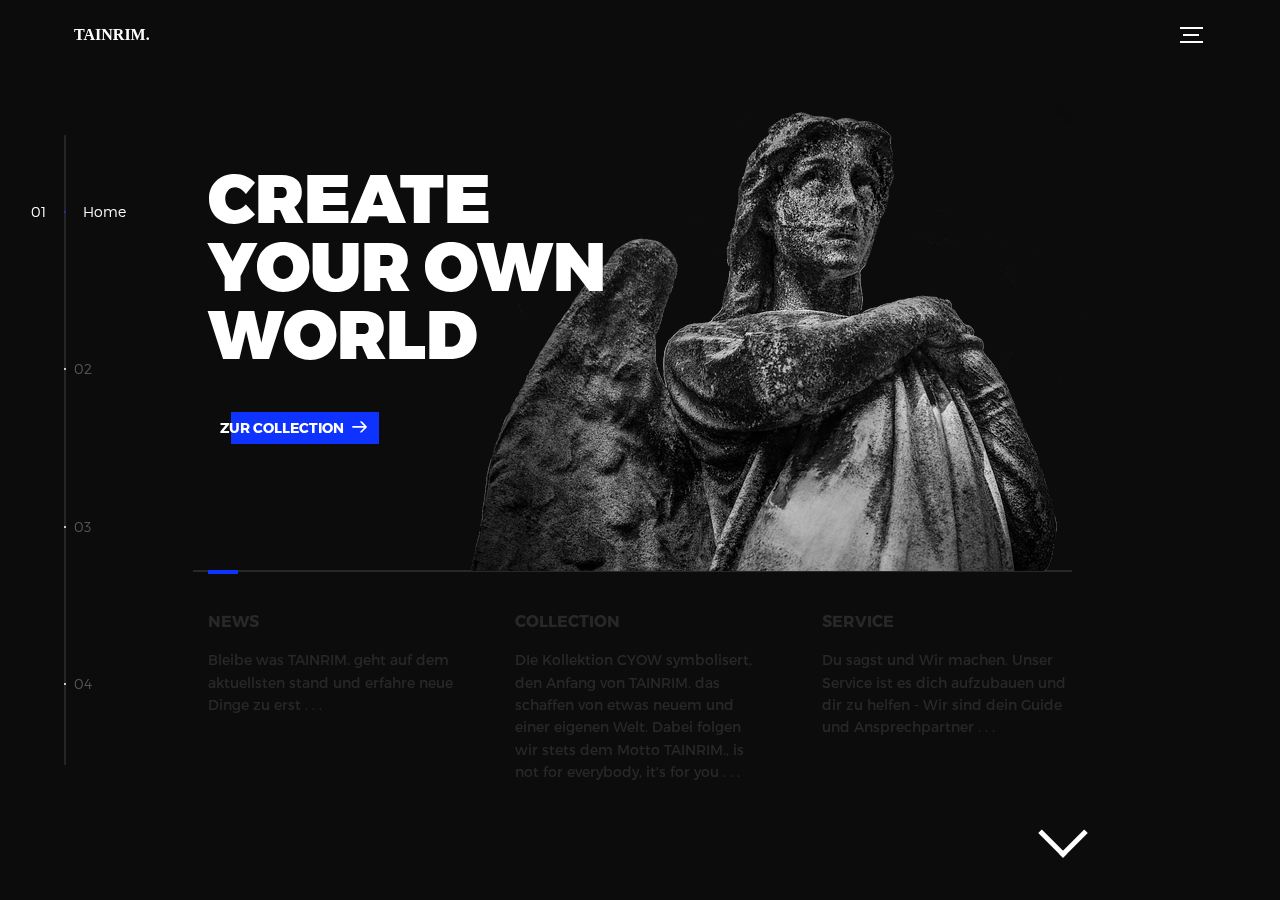
==== index.html @ 62f6ae92 "Add files via upload" ====
<!DOCTYPE html>
<html lang="en">
<head>
  <title>TAINRIM.</title>
  <meta charset="utf-8">
  <meta name="viewport" content="width=device-width, initial-scale=1">
  <meta http-equiv="X-UA-Compatible" content="IE=edge">
  <meta name="description" content="HTML5 website template">
  <meta name="keywords" content="global, template, html, sass, jquery">
  <meta name="author" content="Bucky Maler">
  <link rel="stylesheet" href="assets/css/main.css">
</head>
<body>

<!-- notification for small viewports and landscape oriented smartphones -->
<div class="device-notification">
  <a class="header--logo" href="index.html">

    <p id="Logo">TAINRIM.</p>
  </a>
  <p class="device-notification--message">TAINRIM: is more then a Brand. It represents your personality.</p>
</div>

<div class="perspective effect-rotate-left">
  <div class="container"><div class="outer-nav--return"></div>
    <div id="viewport" class="l-viewport">
      <div class="l-wrapper">
        <header class="header">
          <a class="header--logo" href="index.html">
            <p id="Logo">TAINRIM.</p>
          </a>
            <button class="header--cta cta"><a id="llink" href="comingSoon.html">ZUR COLLECTION</a></button>
          <div class="header--nav-toggle">
            <span></span>
          </div>
        </header>

        <nav class="l-side-nav">
          <ul class="side-nav">
            <li class="is-active"><span>Home</span></li>
            <li><span>Shortcuts</span></li>
            <li><span>TAINRIM.</span></li>
            <li><span>Follow us</span></li>
          </ul>
        </nav>
        <ul class="l-main-content main-content">
          <li class="l-section section section--is-active">
            <div class="intro">
              <div class="intro--banner">
                <h1>CREATE <br> YOUR OWN <br> WORLD</h1>
                <button ><a id="llink1" href="comingSoon.html">ZUR COLLECTION</a>
                  <svg version="1.1" id="Layer_1" xmlns="http://www.w3.org/2000/svg" xmlns:xlink="http://www.w3.org/1999/xlink" x="0px" y="0px" viewBox="0 0 150 118" style="enable-background:new 0 0 150 118;" xml:space="preserve">
                  <g transform="translate(0.000000,118.000000) scale(0.100000,-0.100000)">
                    <path d="M870,1167c-34-17-55-57-46-90c3-15,81-100,194-211l187-185l-565-1c-431,0-571-3-590-13c-55-28-64-94-18-137c21-20,33-20,597-20h575l-192-193C800,103,794,94,849,39c20-20,39-29,61-29c28,0,63,30,298,262c147,144,272,271,279,282c30,51,23,60-219,304C947,1180,926,1196,870,1167z"/>
                  </g>
                  </svg>
                  <span class="btn-background"></span>
                  <div class="pfeil">
                    <span></span>
                  </div>
                </button>
                <img src="assets/img/introduction-visual.png" alt="Welcome">

              </div>
              <div class="intro--options">
                <a href="news.html">
                  <h3>NEWS</h3>
                  <p>Bleibe was TAINRIM. geht auf dem aktuellsten stand und erfahre neue Dinge zu erst . . .</p>
                </a>
                <a href="comingSoon.html">
                  <h3>COLLECTION</h3>
                  <p>DIe Kollektion CYOW symbolisert, den Anfang von TAINRIM. das schaffen von etwas neuem und einer eigenen Welt. Dabei folgen wir stets dem Motto TAINRIM., is not for everybody, it's for you . . .</p>
                </a>
                <a href="comingSoon.html">
                  <h3>SERVICE</h3>
                  <p>Du sagst und Wir machen. Unser Service ist es dich aufzubauen und dir zu helfen - Wir sind dein Guide und Ansprechpartner . . .</p>
                </a>
              </div>
            </div>
          </li>
          <li class="l-section section">
            <div class="work">
              <h2>Du entscheidest, was du sehen willst</h2>
              <div class="work--lockup">
                <ul class="slider">
                  <li class="slider--item slider--item-left">
                    <a href="news.html">
                      <div class="slider--item-image">
                        <img src="assets/img/work-victory.jpg" alt="Kennenlernen">
                      </div>
                      <p class="slider--item-title">NEWS</p>
                      <p class="slider--item-description">Bleibe UP-TO-DATE und erfahre mit als erstes, was in dem TAINRIM. Universum als nächstes ansteht</p>
                    </a>
                  </li>
                  <li class="slider--item slider--item-center">
                    <a href="comingSoon.html">
                    <div class="slider--item-image">
                        <img src="assets/img/work-metiew-smith.jpg" alt="Koolektion">
                      </div>
                      <p class="slider--item-title">COLLECTION</p>
                      <p class="slider--item-description">Entdecke jetzt unsere neue Kollektion und lass dich inspirieren</p>
                    </a>
                  </li>
                  <li class="slider--item slider--item-right">
                    <a href="comingSoon.html">
                      <div class="slider--item-image">
                        <img src="assets/img/work-alex-nowak.jpg" alt="Service">
                      </div>
                      <p class="slider--item-title">SERVICE</p>
                      <p class="slider--item-description">Manchmal braucht man auch nur einen der Antwortet - Deine helfende Hand . . .</p>
                    </a>
                  </li>
                </ul>
                <div class="slider--prev">
                  <svg version="1.1" id="Layer_1" xmlns="http://www.w3.org/2000/svg" xmlns:xlink="http://www.w3.org/1999/xlink" x="0px" y="0px"
                  viewBox="0 0 150 118" style="enable-background:new 0 0 150 118;" xml:space="preserve">
                  <g transform="translate(0.000000,118.000000) scale(0.100000,-0.100000)">
                    <path d="M561,1169C525,1155,10,640,3,612c-3-13,1-36,8-52c8-15,134-145,281-289C527,41,562,10,590,10c22,0,41,9,61,29
                    c55,55,49,64-163,278L296,510h575c564,0,576,0,597,20c46,43,37,109-18,137c-19,10-159,13-590,13l-565,1l182,180
                    c101,99,187,188,193,199c16,30,12,57-12,84C631,1174,595,1183,561,1169z"/>
                  </g>
                  </svg>
                </div>
                <div class="slider--next">
                  <svg version="1.1" id="Layer_1" xmlns="http://www.w3.org/2000/svg" xmlns:xlink="http://www.w3.org/1999/xlink" x="0px" y="0px" viewBox="0 0 150 118" style="enable-background:new 0 0 150 118;" xml:space="preserve">
                  <g transform="translate(0.000000,118.000000) scale(0.100000,-0.100000)">
                    <path d="M870,1167c-34-17-55-57-46-90c3-15,81-100,194-211l187-185l-565-1c-431,0-571-3-590-13c-55-28-64-94-18-137c21-20,33-20,597-20h575l-192-193C800,103,794,94,849,39c20-20,39-29,61-29c28,0,63,30,298,262c147,144,272,271,279,282c30,51,23,60-219,304C947,1180,926,1196,870,1167z"/>
                  </g>
                  </svg>
                </div>
              </div>
            </div>
          </li>
          <li class="l-section section">
            <div class="about">
              <div class="about--banner">
                <h2>MEET US</h2>
                <a href="philosophie.html">WAS IST TAINRIM.?
                  <span>
                    <svg version="1.1" id="Layer_1" xmlns="http://www.w3.org/2000/svg" xmlns:xlink="http://www.w3.org/1999/xlink" x="0px" y="0px" viewBox="0 0 150 118" style="enable-background:new 0 0 150 118;" xml:space="preserve">
                    <g transform="translate(0.000000,118.000000) scale(0.100000,-0.100000)">
                      <path d="M870,1167c-34-17-55-57-46-90c3-15,81-100,194-211l187-185l-565-1c-431,0-571-3-590-13c-55-28-64-94-18-137c21-20,33-20,597-20h575l-192-193C800,103,794,94,849,39c20-20,39-29,61-29c28,0,63,30,298,262c147,144,272,271,279,282c30,51,23,60-219,304C947,1180,926,1196,870,1167z"/>
                    </g>
                    </svg>
                  </span>
                </a>
                <p> <br><br>Wer steckt hinter TAINRIM.? <br>Lerne uns kennen und mach dir deinen Eindruck von uns</p>
                <img src="assets/img/about-visual.png" alt="About Us">
              </div>
              <div class="about--options">
                <a href="philosophie.html">
                  <h3>Philosophie</h3>
                </a>
                <a href="#0">
                  <h3>Geschichte</h3>
                </a>
              </div>
            </div>
          </li>
          <li class="l-section section">
            <div class="contact">
              <div class="contact--lockup">
                <div class="modal">
                  <div class="modal--information">
                    <p>VERFOLGE UNS AUF SOCIAL-MEDIA</p>
                  </div>
                  <ul class="modal--options">
                    <li><a href="https://instagram.com/tainrim?utm_medium=copy_link">INSTAGRAM</a></li>
                    <li><a href="kontakt@tainrim.de">Kontaktiere uns</a></li>
                  </ul>
                </div>
              </div>
            </div>
          </li>

          <li class="l-section section">
            <div class="hire">
              <h2>WEIST DU SCHON WAS DU SUCHST? <br> WAS SOLLEN WIR MACHEN?</h2>
              <!-- checkout formspree.io for easy form setup -->
              <form class="work-request">
                <div class="work-request--options">
                  <span class="options-a">
                    <input id="opt-1" type="checkbox" value="Produktion">
                    <label for="opt-1">
                      <svg version="1.1" id="Layer_1" xmlns="http://www.w3.org/2000/svg" xmlns:xlink="http://www.w3.org/1999/xlink" x="0px" y="0px"
                      viewBox="0 0 150 111" style="enable-background:new 0 0 150 111;" xml:space="preserve">
                      <g transform="translate(0.000000,111.000000) scale(0.100000,-0.100000)">
                        <path d="M950,705L555,310L360,505C253,612,160,700,155,700c-6,0-44-34-85-75l-75-75l278-278L550-5l475,475c261,261,475,480,475,485c0,13-132,145-145,145C1349,1100,1167,922,950,705z"/>
                      </g>
                      </svg>
                      SERVICE
                    </label>
                    <input id="opt-2" type="checkbox" value="Marketing">
                    <label for="opt-2">
                      <svg version="1.1" id="Layer_1" xmlns="http://www.w3.org/2000/svg" xmlns:xlink="http://www.w3.org/1999/xlink" x="0px" y="0px"
                      viewBox="0 0 150 111" style="enable-background:new 0 0 150 111;" xml:space="preserve">
                      <g transform="translate(0.000000,111.000000) scale(0.100000,-0.100000)">
                        <path d="M950,705L555,310L360,505C253,612,160,700,155,700c-6,0-44-34-85-75l-75-75l278-278L550-5l475,475c261,261,475,480,475,485c0,13-132,145-145,145C1349,1100,1167,922,950,705z"/>
                      </g>
                      </svg>
                      Marketing
                    </label>
                    <input id="opt-3" type="checkbox" value="Shop erstellen">
                    <label for="opt-3">
                      <svg version="1.1" id="Layer_1" xmlns="http://www.w3.org/2000/svg" xmlns:xlink="http://www.w3.org/1999/xlink" x="0px" y="0px"
                      viewBox="0 0 150 111" style="enable-background:new 0 0 150 111;" xml:space="preserve">
                      <g transform="translate(0.000000,111.000000) scale(0.100000,-0.100000)">
                        <path d="M950,705L555,310L360,505C253,612,160,700,155,700c-6,0-44-34-85-75l-75-75l278-278L550-5l475,475c261,261,475,480,475,485c0,13-132,145-145,145C1349,1100,1167,922,950,705z"/>
                      </g>
                      </svg>
                     Shop erstellen
                    </label>
                  </span>
                  <span class="options-b">
                    <input id="opt-4" type="checkbox" value="Beratung">
                    <label for="opt-4">
                      <svg version="1.1" id="Layer_1" xmlns="http://www.w3.org/2000/svg" xmlns:xlink="http://www.w3.org/1999/xlink" x="0px" y="0px"
                      viewBox="0 0 150 111" style="enable-background:new 0 0 150 111;" xml:space="preserve">
                      <g transform="translate(0.000000,111.000000) scale(0.100000,-0.100000)">
                        <path d="M950,705L555,310L360,505C253,612,160,700,155,700c-6,0-44-34-85-75l-75-75l278-278L550-5l475,475c261,261,475,480,475,485c0,13-132,145-145,145C1349,1100,1167,922,950,705z"/>
                      </g>
                      </svg>
                      Beratung
                    </label>
                    <input id="opt-5" type="checkbox" value="Design">
                    <label for="opt-5">
                      <svg version="1.1" id="Layer_1" xmlns="http://www.w3.org/2000/svg" xmlns:xlink="http://www.w3.org/1999/xlink" x="0px" y="0px"
                      viewBox="0 0 150 111" style="enable-background:new 0 0 150 111;" xml:space="preserve">
                      <g transform="translate(0.000000,111.000000) scale(0.100000,-0.100000)">
                        <path d="M950,705L555,310L360,505C253,612,160,700,155,700c-6,0-44-34-85-75l-75-75l278-278L550-5l475,475c261,261,475,480,475,485c0,13-132,145-145,145C1349,1100,1167,922,950,705z"/>
                      </g>
                      </svg>
                      Design
                    </label>
                    <input id="opt-6" type="checkbox" value="Buisness Plan erstellung">
                    <label for="opt-6">
                      <svg version="1.1" id="Layer_1" xmlns="http://www.w3.org/2000/svg" xmlns:xlink="http://www.w3.org/1999/xlink" x="0px" y="0px"
                      viewBox="0 0 150 111" style="enable-background:new 0 0 150 111;" xml:space="preserve">
                      <g transform="translate(0.000000,111.000000) scale(0.100000,-0.100000)">
                        <path d="M950,705L555,310L360,505C253,612,160,700,155,700c-6,0-44-34-85-75l-75-75l278-278L550-5l475,475c261,261,475,480,475,485c0,13-132,145-145,145C1349,1100,1167,922,950,705z"/>
                      </g>
                      </svg>
                      Buisness Plan
                    </label>
                  </span>
                </div>
                <div class="work-request--information">
                  <div class="information-name">
                    <input id="name" type="text" spellcheck="false">
                    <label for="name">Dein Name</label>
                  </div>
                  <div class="information-email">
                    <input id="email" type="email" spellcheck="false">
                    <label for="email">E-Mail Adresse</label>
                  </div>
                </div>
                <input type="submit" value="Anfrage senden">
              </form>
            </div>
          </li>
        </ul>
      </div>
    </div>
  </div>
  <ul class="outer-nav">
      <li class="is-active"><span>Home</span></li>
      <li><span>Shortcuts</span></li>
      <li><span>TAINRIM.</span></li>
      <li><span>Follow us</span></li>
  </ul>
</div>

<script src="https://ajax.googleapis.com/ajax/libs/jquery/2.2.4/jquery.min.js"></script>
<script>window.jQuery || document.write('<script src="assets/js/vendor/jquery-2.2.4.min.js"><\/script>')</script>
<script src="assets/js/functions-min.js"></script>
</body>
</html>
---- assets/css/main.css ----
@font-face{
    font-family:'Montserrat';
    src:url("fonts/Montserrat-Black.eot");
    src:local("☺"),url("fonts/Montserrat-Black.woff") format("woff"),url("fonts/Montserrat-Black.ttf") format("truetype"),url("fonts/Montserrat-Black.svg") format("svg");
    font-weight:900;
    font-style:normal
}
.pfeil{
    position: absolute;
    top: 1300%;
    left: 500%;
    transform: translate(-50%,-50%);
}
.pfeil span{
    display: block;
    width: 30px;
    height: 30px;
    border-bottom: 5px solid white;
    border-right: 5px solid white;
    transform: rotate(45deg);
    margin: -10px;
    animation: animate 2s infinite;
}
.arrow span:nth-child(2){
    animation-delay: -0.2s;
}
.arrow span:nth-child(3){
    animation-delay: -0.4s;
}
@keyframes animate {
    0%{
        opacity: 0;
        transform: rotate(45deg) translate(-20px,-20px);
    }
    50%{
        opacity: 1;
    }
    100%{
        opacity: 0;
        transform: rotate(45deg) translate(20px,20px);
    }
}
#Logo{
    font-family: Georgia;
    font-style: normal;
}
@font-face {
    font-family:'Montserrat';
    src:url("fonts/Montserrat-Bold.eot");
    src:local("☺"),url("fonts/Montserrat-Bold.woff") format("woff"),url("fonts/Montserrat-Bold.ttf") format("truetype"),url("fonts/Montserrat-Bold.svg") format("svg");
    font-weight:700;
    font-style:normal
}
@font-face{
    font-family:'Montserrat';
    src:url("fonts/Montserrat-Regular.eot");
    src:local("☺"),url("fonts/Montserrat-Regular.woff") format("woff"),url("fonts/Montserrat-Regular.ttf") format("truetype"),url("fonts/Montserrat-Regular.svg") format("svg");
    font-weight:400;
    font-style:normal
}
@font-face{
    font-family:'Montserrat';
    src:url("fonts/Montserrat-Light.eot");
    src:local("☺"),url("fonts/Montserrat-Light.woff") format("woff"),url("fonts/Montserrat-Light.ttf") format("truetype"),url("fonts/Montserrat-Light.svg") format("svg");
    font-weight:300;
    font-style:normal
}/*! normalize.css v3.0.2 | MIT License | git.io/normalize */html{font-family:sans-serif;
    -ms-text-size-adjust:100%;
    -webkit-text-size-adjust:100%
}
body{
    margin:0
}
article,aside,details,figcaption,figure,footer,header,hgroup,main,menu,nav,section,summary{
    display:block
}audio,canvas,progress,video{
     display:inline-block;vertical-align:baseline
 }audio:not([controls]){
       display:none;height:0
   }[hidden],template{display:none
       }a{background-color:transparent
               }a:active,a:hover{
                                   outline:0
                               }
abbr[title]{
    border-bottom:1px dotted
}
b,strong{
    font-weight:bold
}
dfn{
    font-style:italic
}
h1{font-size:2em;margin:0.67em 0
}
mark{
    background:#ff0;color:#000}
small{font-size:80%}
sub,sup{font-size:75%;
    line-height:0;position:relative;
    vertical-align:baseline}
sup{top:-0.5em}
sub{bottom:-0.25em}
img{border:0}
svg:not(:root){
    overflow:hidden}
figure{margin:1em 40px}
hr{box-sizing:content-box;height:0}
pre{overflow:auto}
code,kbd,pre,samp{font-family:monospace, monospace;font-size:1em}
button,input,optgroup,select,textarea{
    color:inherit;
    font:inherit;margin:0}
button{overflow:visible}
button,select{text-transform:none}
button,html input[type="button"],input[type="reset"],input[type="submit"]
{-webkit-appearance:button;
    cursor:pointer
}
button[disabled],html input[disabled]{
    cursor:default
}
button::-moz-focus-inner,input::-moz-focus-inner{
    border:0;
    padding:0
}
input{
    line-height:normal
}
input[type="checkbox"],input[type="radio"]{
    box-sizing:border-box;
    padding:0
}
input[type="number"]::-webkit-inner-spin-button,input[type="number"]::-webkit-outer-spin-button{
    height:auto
}
input[type="search"]{
    -webkit-appearance:textfield;
    box-sizing:content-box
}
input[type="search"]::-webkit-search-cancel-button,input[type="search"]::-webkit-search-decoration{
    -webkit-appearance:none
}
fieldset{
    border:1px solid #c0c0c0;margin:0 2px;padding:0.35em 0.625em 0.75em
}
legend{
    border:0;padding:0
}
textarea{
    overflow:auto
}
optgroup{
    font-weight:bold
}
table{
    border-collapse:collapse;
    border-spacing:0
}
td,th{
    padding:0
}
::-moz-selection{
    background:#FFF498
}
::selection{
    background:#FFF498
}
::-moz-selection{
    background:#FFF498
}
img::-moz-selection{
    background:transparent
}
img::selection{
    background:transparent
}
img::-moz-selection{
    background:transparent
}
body{
    -webkit-tap-highlight-color:#FFF498
}
body{
    background-color:#0c0c0c;
    font-size:14px;
    line-height:1.6;
    font-family:"Montserrat",sans-serif;
    color:#fff;
    -webkit-font-smoothing:antialiased;
    -webkit-text-size-adjust:100%
}
.l-viewport{
    position:relative;
    width:100%;
    height:100vh;
    box-shadow:0 0 45px 5px rgba(0,0,0,0.85);
    overflow:hidden
}
.l-wrapper{
    position:relative;
    width:1440px;
    max-width:90%;
    height:100%;
    margin:0 auto
}
.l-side-nav{
    position:absolute;
    left:0;
    display:-webkit-box;
    display:-webkit-flex;
    display:-ms-flexbox;
    display:flex;
    height:100%;
    -webkit-box-align:center;
    -webkit-align-items:center;
    -ms-flex-align:center;
    align-items:center
}
.l-side-nav::before{
    content:"";
    position:absolute;
    top:50%;
    left:0;
    -webkit-transform:translateY(-50%);
    transform:translateY(-50%);
    width:2px;
    height:70%;
    max-height:750px;
    background-color:#555;
    opacity:.35;
    z-index:10
}
@media (max-width: 1180px){
    .l-side-nav{
        display:none
    }
}
.l-main-content{
    position:relative;
    width:100%;
    height:100%;
    margin:0;
    padding:0;
    list-style:none
}
.l-section{
    position:absolute;
    width:100%;
    height:100%
}
#llink {
    color: white;
    text-decoration: none;
}
#llink1 {
    color: white;
    text-decoration: none;
}

.device-notification{
    display:none;
    position:fixed;
    top:0;
    left:0;
    width:100%;
    height:100%;
    -webkit-box-orient:vertical;
    -webkit-box-direction:normal;
    -webkit-flex-direction:column;
    -ms-flex-direction:column;
    flex-direction:column;
    -webkit-box-align:center;
    -webkit-align-items:center;
    -ms-flex-align:center;
    -ms-grid-row-align:center;
    align-items:center;
    -webkit-box-pack:center;
    -webkit-justify-content:center;
    -ms-flex-pack:center;
    justify-content:center;
    background-color:#0c0c0c;
    z-index:12
}
.device-notification--logo{
    display:-webkit-box;
    display:-webkit-flex;
    display:-ms-flexbox;
    display:flex;
    -webkit-box-align:center;
    -webkit-align-items:center;
    -ms-flex-align:center;
    align-items:center;
    text-decoration:none;
    color:#fff
}
.device-notification--logo p{
    margin:0 0 0 10px;
    font-size:16px;
    font-weight:700;
    text-transform:uppercase
}
.device-notification--message{
    width:70%;
    margin:30px 0 0 0;
    font-weight:700;
    text-align:center
}
@media (max-width: 767px) and (min-width: 601px) and (max-height: 680px){
    .device-notification{
        display:-webkit-box;
        display:-webkit-flex;
        display:-ms-flexbox;
        display:flex
    }
}
@media (max-width: 600px) and (min-width: 480px) and (max-height: 580px){
    .device-notification{
        display:-webkit-box;
        display:-webkit-flex;
        display:-ms-flexbox;
        display:flex
    }
}
@media (max-width: 736px) and (min-width: 360px) and (orientation: landscape){
    .device-notification{
        display:-webkit-box;
        display:-webkit-flex;
        display:-ms-flexbox;
        display:flex
    }
}
@media(max-width: 359px){
    .device-notification{
        display:-webkit-box;
        display:-webkit-flex;
        display:-ms-flexbox;
        display:flex
    }
}
.section{
    opacity:0;
    visibility:hidden;
    -webkit-transition:opacity .4s ease-in-out,visibility 0s .4s;
    transition:opacity .4s ease-in-out,visibility 0s .4s
}
.section--is-active{
    opacity:1;
    visibility:visible;
    z-index:1;
    -webkit-transition:opacity .4s ease-in-out .4s;
    transition:opacity .4s ease-in-out .4s
}
.section--next{
    -webkit-transform:translateY(-45px);
    transform:translateY(-45px);
    -webkit-transition:-webkit-transform .4s ease-in-out;
    transition:-webkit-transform .4s ease-in-out;
    transition:transform .4s ease-in-out;
    transition:transform .4s ease-in-out, -webkit-transform .4s ease-in-out
}
.section--prev{-webkit-transform:translateY(45px);transform:translateY(45px);-webkit-transition:-webkit-transform .4s ease-in-out;transition:-webkit-transform .4s ease-in-out;transition:transform .4s ease-in-out;transition:transform .4s ease-in-out, -webkit-transform .4s ease-in-out}.header{position:absolute;top:0;left:0;display:-webkit-box;display:-webkit-flex;display:-ms-flexbox;display:flex;width:100%;height:70px;-webkit-box-align:center;-webkit-align-items:center;-ms-flex-align:center;align-items:center;-webkit-box-pack:justify;-webkit-justify-content:space-between;-ms-flex-pack:justify;justify-content:space-between;z-index:10}.header--logo{display:-webkit-box;display:-webkit-flex;display:-ms-flexbox;display:flex;-webkit-box-align:center;-webkit-align-items:center;-ms-flex-align:center;align-items:center;text-decoration:none;color:#fff}.header--logo p{margin:0 0 0 10px;font-size:16px;font-weight:700;text-transform:uppercase}.header--nav-toggle{display:-webkit-box;display:-webkit-flex;display:-ms-flexbox;display:flex;width:50px;height:50px;-webkit-box-orient:vertical;-webkit-box-direction:normal;-webkit-flex-direction:column;-ms-flex-direction:column;flex-direction:column;-webkit-box-align:center;-webkit-align-items:center;-ms-flex-align:center;align-items:center;-webkit-box-pack:center;-webkit-justify-content:center;-ms-flex-pack:center;justify-content:center;cursor:pointer}.header--nav-toggle span,.header--nav-toggle::before,.header--nav-toggle::after{content:"";position:relative;width:16px;height:2px;background-color:#fff}.header--nav-toggle::before{bottom:5px;width:23px}.header--nav-toggle::after{top:5px;width:23px}.header--cta{position:absolute;top:50%;left:50%;-webkit-transform:translate(-50%, -50%);transform:translate(-50%, -50%);padding:0 20px;line-height:30px;text-decoration:none;color:#fff;font-weight:700;text-transform:uppercase;background-color:#0f33ff;border:none;opacity:0;visibility:hidden;-webkit-transition:opacity .4s ease-in-out,visibility 0s .4s;transition:opacity .4s ease-in-out,visibility 0s .4s}.header--cta:focus{outline:none}.header--cta.is-active{opacity:1;visibility:visible;-webkit-transition:opacity .4s ease-in-out .4s;transition:opacity .4s ease-in-out .4s}@media (max-width: 767px){.header--cta{display:none}}.side-nav{position:relative;display:-webkit-box;display:-webkit-flex;display:-ms-flexbox;display:flex;width:100px;height:70%;max-height:750px;-webkit-box-orient:vertical;-webkit-box-direction:normal;-webkit-flex-direction:column;-ms-flex-direction:column;flex-direction:column;-webkit-justify-content:space-around;-ms-flex-pack:distribute;justify-content:space-around;margin:0;padding:0;list-style-position:inside;z-index:10}.side-nav>li{position:relative;top:-5px;color:#fff;font-size:6px;cursor:pointer}.side-nav>li span{position:relative;top:3px;left:10px;color:#fff;font-size:14px;font-weight:300;opacity:0;visibility:hidden}.side-nav>li::before{position:absolute;top:3px;left:10px;color:#555;font-size:14px;font-weight:300}.side-nav li:nth-child(1)::before{content:"01"}.side-nav li:nth-child(2)::before{content:"02"}.side-nav li:nth-child(3)::before{content:"03"}.side-nav li:nth-child(4)::before{content:"04"}.side-nav li:nth-child(5)::before{content:"05"}.side-nav li.is-active{color:#0f33ff;-webkit-transition:color .4s ease-in-out;transition:color .4s ease-in-out}.side-nav li.is-active span{opacity:1;visibility:visible;-webkit-transition:opacity .4s ease-in-out;transition:opacity .4s ease-in-out}.side-nav li.is-active::before{left:-33px;color:#fff}.intro{position:relative;display:-webkit-box;display:-webkit-flex;display:-ms-flexbox;display:flex;width:900px;max-width:75%;height:100%;-webkit-box-orient:vertical;-webkit-box-direction:normal;-webkit-flex-direction:column;-ms-flex-direction:column;flex-direction:column;-webkit-box-pack:center;-webkit-justify-content:center;-ms-flex-pack:center;justify-content:center;margin:0 auto}@media (max-width: 1180px){.intro{max-width:100%}}.intro--banner{position:relative;height:475px}.intro--banner::before{content:"";position:absolute;bottom:20px;left:-15px;right:0;height:2px;background-color:#282828}.intro--banner::after{content:"";position:absolute;bottom:18px;left:0;width:30px;height:4px;background-color:#0f33ff}.intro--banner h1{position:relative;font-size:68px;font-weight:900;line-height:1;z-index:1}.intro--banner button{position:relative;padding:5px 17px 5px 12px;font-weight:700;text-transform:uppercase;background-color:transparent;border:none}.intro--banner button .btn-background{position:absolute;top:0;left:23px;right:0;height:100%;background-color:#0f33ff;z-index:-1;-webkit-transition:left .2s ease-in-out;transition:left .2s ease-in-out}.intro--banner button:hover .btn-background{left:0}.intro--banner button:focus{outline:none}.intro--banner button svg{position:relative;left:5px;width:15px;fill:#fff}.intro--banner img{position:absolute;bottom:21px;right:-12px}.intro--options{display:-webkit-box;display:-webkit-flex;display:-ms-flexbox;display:flex;-webkit-box-pack:justify;-webkit-justify-content:space-between;-ms-flex-pack:justify;justify-content:space-between;margin:0;padding:0;list-style:none}.intro--options>a{max-width:250px;text-decoration:none;color:#282828;-webkit-transition:color .2s ease-in-out;transition:color .2s ease-in-out}.intro--options>a:hover{color:#fff}.intro--options h3{font-size:16px;text-transform:uppercase}.intro--options p{margin-bottom:0}@media (max-width: 900px){.intro--banner{height:380px}.intro--banner h1{font-size:55px}.intro--banner img{width:430px}.intro--options>a{margin-right:30px}.intro--options>a:last-child{margin-right:0}}@media (max-width: 767px){.intro--banner{height:305px}.intro--banner h1{font-size:44px}.intro--banner img{width:330px}.intro--options{display:block}.intro--options>a{display:block;max-width:100%;margin:0 0 30px 0}.intro--options>a:last-child{margin-bottom:0}}@media (max-width: 600px){.intro--banner{height:360px}.intro--banner h1{font-size:55px}.intro--banner img{display:none}}@media (max-width: 600px) and (max-height: 750px){.intro--banner{height:auto}.intro--banner::before,.intro--banner::after{display:none}.intro--banner h1{margin-top:0}.intro--options{display:none}}.work{position:relative;display:-webkit-box;display:-webkit-flex;display:-ms-flexbox;display:flex;width:960px;max-width:80%;height:100%;-webkit-box-orient:vertical;-webkit-box-direction:normal;-webkit-flex-direction:column;-ms-flex-direction:column;flex-direction:column;-webkit-box-pack:center;-webkit-justify-content:center;-ms-flex-pack:center;justify-content:center;margin:0 auto}@media (max-width: 1180px){.work{max-width:100%}}.work h2{margin:0 0 20px 0;font-size:30px;text-align:center}.work--lockup{position:relative}.work--lockup .slider{position:relative;display:-webkit-box;display:-webkit-flex;display:-ms-flexbox;display:flex;width:80%;margin:0 auto;padding:0;list-style:none}.work--lockup .slider--item{position:absolute;display:none;text-align:center}.work--lockup .slider--item a{text-decoration:none;color:#858585}.work--lockup .slider--item-title{margin-top:10px;font-size:12px;font-weight:700;text-transform:uppercase}.work--lockup .slider--item-description{display:none;max-width:250px;margin:0 auto}.work--lockup .slider--item-image{width:150px;height:150px;margin:0 auto;border-radius:50%;overflow:hidden}.work--lockup .slider--item-image img{width:100%}.work--lockup .slider--item-left{top:50%;left:0;-webkit-transform:translateY(-50%);transform:translateY(-50%);display:block}.work--lockup .slider--item-right{top:50%;right:0;-webkit-transform:translateY(-50%);transform:translateY(-50%);display:block}.work--lockup .slider--item-center{position:relative;top:30px;left:50%;-webkit-transform:translateX(-50%);transform:translateX(-50%);display:block}.work--lockup .slider--item-center a{color:#fff}.work--lockup .slider--item-center .slider--item-title{margin-top:25px;font-size:16px}.work--lockup .slider--item-center .slider--item-description{display:block}.work--lockup .slider--item-center .slider--item-image{width:300px;height:300px}.work--lockup .slider--next,.work--lockup .slider--prev{position:absolute;top:160px;display:-webkit-box;display:-webkit-flex;display:-ms-flexbox;display:flex;width:50px;height:50px;-webkit-box-align:center;-webkit-align-items:center;-ms-flex-align:center;align-items:center;-webkit-box-pack:center;-webkit-justify-content:center;-ms-flex-pack:center;justify-content:center;background-color:#282828;border-radius:50%;cursor:pointer}.work--lockup .slider--next svg,.work--lockup .slider--prev svg{width:20px;fill:#fff}.work--lockup .slider--next{right:0}.work--lockup .slider--prev{left:0}@media (max-width: 900px){.work--lockup .slider--item-image{width:120px;height:120px}.work--lockup .slider--item-center .slider--item-image{width:240px;height:240px}.work--lockup .slider--next,.work--lockup .slider--prev{top:130px}}@media (max-width: 767px){.work--lockup .slider{width:75%}.work--lockup .slider--item-image{width:90px;height:90px}.work--lockup .slider--item-center .slider--item-image{width:190px;height:190px}.work--lockup .slider--next,.work--lockup .slider--prev{top:105px}}@media (max-width: 600px){.work--lockup .slider{width:auto}.work--lockup .slider--item-left,.work--lockup .slider--item-right{display:none}}.about{position:relative;display:-webkit-box;display:-webkit-flex;display:-ms-flexbox;display:flex;width:900px;max-width:75%;height:100%;-webkit-box-orient:vertical;-webkit-box-direction:normal;-webkit-flex-direction:column;-ms-flex-direction:column;flex-direction:column;-webkit-box-pack:center;-webkit-justify-content:center;-ms-flex-pack:center;justify-content:center;margin:0 auto}@media (max-width: 1180px){.about{max-width:100%}}.about--banner{position:relative;height:475px}.about--banner::before{content:"";position:absolute;top:20px;left:200px;-webkit-transform:rotate(-25deg);transform:rotate(-25deg);border:5px solid #0f33ff;border-right-color:transparent;border-bottom-color:transparent}.about--banner::after{content:"";position:absolute;top:75px;left:400px;-webkit-transform:rotate(45deg);transform:rotate(45deg);width:10px;height:10px;background-color:#0f33ff}.about--banner h2{position:relative;margin-top:35px;font-size:68px;font-weight:900;line-height:1;z-index:1}.about--banner h2::before{content:"";position:absolute;top:60px;left:268px;width:30px;height:30px;background-color:#0f33ff;border-radius:50%}.about--banner h2::after{content:"";position:absolute;top:255px;left:255px;width:10px;height:10px;background-color:#0f33ff}.about--banner a{padding:5px 17px 5px 0;text-decoration:none;color:#fff;font-weight:700;text-transform:uppercase;background-color:transparent}.about--banner a:hover svg{left:10px}.about--banner a svg{position:relative;left:5px;width:15px;fill:#fff;-webkit-transition:left .2s ease-in-out;transition:left .2s ease-in-out}.about--banner img{position:absolute;bottom:-90px;right:-12px}.about--options{display:-webkit-box;display:-webkit-flex;display:-ms-flexbox;display:flex;max-width:600px;-webkit-box-pack:justify;-webkit-justify-content:space-between;-ms-flex-pack:justify;justify-content:space-between;margin:0;padding:0;list-style:none}.about--options>a{position:relative;width:150px;height:75px;text-decoration:none;color:#fff;border:10px solid #0f33ff;background-position:center;background-size:cover;background-repeat:no-repeat}.about--options>a:nth-child(1){background-image:url("../img/about-winners.jpg")}.about--options>a:nth-child(2){background-image:url("../img/about-philosophy.jpg")}.about--options>a:nth-child(3){background-image:url("../img/about-history.jpg")}.about--options>a:hover h3{bottom:-50px}.about--options h3{position:absolute;bottom:-38px;left:10px;font-size:16px;text-transform:uppercase;-webkit-transition:bottom .2s ease-in-out,left .2s ease-in-out;transition:bottom .2s ease-in-out,left .2s ease-in-out}@media (max-width: 767px){.about--banner{height:305px}.about--banner::before{top:0;left:125px}.about--banner::after{top:35px;left:260px}.about--banner h2{margin-top:10px;font-size:44px}.about--banner h2::before{top:28px;left:168px}.about--banner h2::after{top:163px;left:163px}.about--banner img{width:315px}}@media (max-width: 600px){.about--banner{height:auto}.about--banner::before{left:155px}.about--banner::after{left:310px}.about--banner h2{margin-top:0;font-size:55px}.about--banner h2::before{top:43px;left:214px}.about--banner h2::after{top:205px;left:205px}.about--banner img{display:none}.about--options{display:none}}.contact{position:fixed;top:0;left:0;width:100%;height:100%;background-image:url("../img/contact-visual.png");background-position:center;background-size:cover;background-repeat:no-repeat}.contact--lockup{position:relative;display:-webkit-box;display:-webkit-flex;display:-ms-flexbox;display:flex;width:900px;max-width:75%;height:100%;-webkit-box-align:center;-webkit-align-items:center;-ms-flex-align:center;align-items:center;-webkit-box-pack:end;-webkit-justify-content:flex-end;-ms-flex-pack:end;justify-content:flex-end;margin:0 auto}@media (max-width: 1180px){.contact--lockup{max-width:90%}}@media (max-width: 767px){.contact--lockup{-webkit-box-pack:center;-webkit-justify-content:center;-ms-flex-pack:center;justify-content:center}}.contact--lockup .modal{padding:45px 45px;text-align:center;background-color:#0c0c0c;box-shadow:0 0 30px 0 rgba(0,0,0,0.75)}.contact--lockup .modal--information p,.contact--lockup .modal--information a{display:block;margin:14px 0;text-decoration:none;color:#fff;font-weight:700}.contact--lockup .modal--information p{margin-top:0}.contact--lockup .modal--options{margin:0;padding:0;list-style:none}.contact--lockup .modal--options>li{width:130px;margin:0 auto 25px auto}.contact--lockup .modal--options li:nth-child(1){background-color:#1769ff}.contact--lockup .modal--options li:nth-child(2){background-color:#ea4c89}.contact--lockup .modal--options li:nth-child(3){margin-bottom:0;background-color:#0f33ff;text-transform:uppercase}.contact--lockup .modal--options a{display:block;width:100%;padding:8px 0;text-decoration:none;color:#fff;font-weight:700}.hire{position:relative;display:-webkit-box;display:-webkit-flex;display:-ms-flexbox;display:flex;width:700px;max-width:75%;height:100%;-webkit-box-orient:vertical;-webkit-box-direction:normal;-webkit-flex-direction:column;-ms-flex-direction:column;flex-direction:column;-webkit-box-pack:center;-webkit-justify-content:center;-ms-flex-pack:center;justify-content:center;margin:0 auto}@media (max-width: 1180px){.hire{max-width:100%}}.hire h2{margin:0 0 20px 0;font-size:30px;text-align:center}.work-request{display:-webkit-box;display:-webkit-flex;display:-ms-flexbox;display:flex;width:100%;-webkit-box-orient:vertical;-webkit-box-direction:normal;-webkit-flex-direction:column;-ms-flex-direction:column;flex-direction:column;-webkit-box-align:center;-webkit-align-items:center;-ms-flex-align:center;align-items:center;color:#fff}.work-request input[type="submit"]{width:400px;max-width:100%;line-height:50px;font-size:16px;font-weight:700;text-transform:uppercase;background-color:#0f33ff;border:none;border-radius:0}.work-request input[type="submit"]:focus{outline:none}.work-request--options{display:-webkit-box;display:-webkit-flex;display:-ms-flexbox;display:flex;width:100%;-webkit-box-orient:vertical;-webkit-box-direction:normal;-webkit-flex-direction:column;-ms-flex-direction:column;flex-direction:column;-webkit-box-align:center;-webkit-align-items:center;-ms-flex-align:center;align-items:center;margin:30px 0}.work-request--options .options-a{display:-webkit-box;display:-webkit-flex;display:-ms-flexbox;display:flex;width:100%;-webkit-box-pack:justify;-webkit-justify-content:space-between;-ms-flex-pack:justify;justify-content:space-between}.work-request--options .options-b{display:-webkit-box;display:-webkit-flex;display:-ms-flexbox;display:flex;width:72%;-webkit-flex-wrap:wrap;-ms-flex-wrap:wrap;flex-wrap:wrap;-webkit-justify-content:space-around;-ms-flex-pack:distribute;justify-content:space-around}.work-request--options label{display:block;width:200px;margin-bottom:30px;line-height:50px;font-size:16px;font-weight:700;text-align:center;border:2px solid #fff;cursor:pointer;-webkit-transition:background-color .2s ease-in-out,border-color .2s ease-in-out;transition:background-color .2s ease-in-out,border-color .2s ease-in-out}.work-request--options label svg{position:relative;left:-5px;width:0;fill:#fff;-webkit-transition:width .2s ease-in-out;transition:width .2s ease-in-out}.work-request--options input[type="checkbox"]{display:none}.work-request--options input[type="checkbox"]:checked+label{background-color:#0f33ff;border-color:#0f33ff}.work-request--options input[type="checkbox"]:checked+label svg{width:15px}.work-request--information{display:-webkit-box;display:-webkit-flex;display:-ms-flexbox;display:flex;width:100%;-webkit-box-pack:justify;-webkit-justify-content:space-between;-ms-flex-pack:justify;justify-content:space-between;margin-bottom:60px}.work-request--information .information-name,.work-request--information .information-email{position:relative;width:45%;height:50px;font-size:30px;font-weight:300}.work-request--information input[type="text"],.work-request--information input[type="email"]{width:100%;padding:0 0 5px 0;background-color:transparent;border:none;border-bottom:1px solid #fff;border-radius:0}.work-request--information input[type="text"]:focus,.work-request--information input[type="email"]:focus{outline:none;background-color:#0c0c0c}.work-request--information label{position:absolute;top:0;left:0;pointer-events:none;-webkit-transition:top .2s ease-in-out,font-size .2s ease-in-out;transition:top .2s ease-in-out,font-size .2s ease-in-out}.work-request--information input:focus+label,.work-request--information input.has-value+label{top:-15px;font-size:14px}@media (max-width: 767px){.work-request--options{-webkit-box-orient:horizontal;-webkit-box-direction:normal;-webkit-flex-direction:row;-ms-flex-direction:row;flex-direction:row;-webkit-justify-content:space-around;-ms-flex-pack:distribute;justify-content:space-around}.work-request--options .options-a,.work-request--options .options-b{display:block;width:auto}}@media (max-width: 600px){.work-request--options{margin:20px 0}}@media (max-width: 600px) and (max-width: 415px){.work-request--options{-webkit-box-pack:justify;-webkit-justify-content:space-between;-ms-flex-pack:justify;justify-content:space-between}}@media (max-width: 600px){.work-request--options label{width:150px;margin-bottom:15px;font-size:14px}.work-request--options input[type="checkbox"]:checked+label svg{width:12px}.work-request--information{margin-bottom:30px}.work-request--information .information-name,.work-request--information .information-email{height:40px;font-size:24px}}.perspective{position:relative;width:100%;height:100%;overflow:hidden}.perspective--modalview{position:fixed;-webkit-perspective:1500px;perspective:1500px}.container{position:relative;-webkit-transform:translateZ(0) translateX(0) rotateY(0deg);transform:translateZ(0) translateX(0) rotateY(0deg);min-height:100%;outline:30px solid #0f33ff;-webkit-transition:-webkit-transform .4s;transition:-webkit-transform .4s;transition:transform .4s;transition:transform .4s, -webkit-transform .4s}.modalview .container{position:absolute;width:100%;height:100%;overflow:hidden;-webkit-backface-visibility:hidden;backface-visibility:hidden}.effect-rotate-left .container{-webkit-transform-origin:0% 50%;transform-origin:0% 50%;-webkit-transition:-webkit-transform .4s;transition:-webkit-transform .4s;transition:transform .4s;transition:transform .4s, -webkit-transform .4s}.effect-rotate-left--animate .container{-webkit-transform:translateZ(-1800px) translateX(-50%) rotateY(45deg);transform:translateZ(-1800px) translateX(-50%) rotateY(45deg);outline:30px solid #0f33ff}.outer-nav{position:absolute;top:50%;left:55%;-webkit-transform:translateY(-50%);transform:translateY(-50%);-webkit-transform-style:preserve-3d;transform-style:preserve-3d;margin:0;padding:0;list-style:none;text-align:center;visibility:hidden;-webkit-transition:visibility 0s .2s;transition:visibility 0s .2s}.outer-nav.is-vis{visibility:visible}.outer-nav--return{position:absolute;top:0;left:0;width:100%;height:100%;display:none;cursor:pointer;z-index:11}.outer-nav--return.is-vis{display:block}.outer-nav>li{-webkit-transform-style:preserve-3d;transform-style:preserve-3d;-webkit-transform:translateX(350px) translateZ(-1000px);transform:translateX(350px) translateZ(-1000px);font-size:55px;font-weight:900;opacity:0;cursor:pointer;-webkit-transition:opacity .2s,-webkit-transform .2s;transition:opacity .2s,-webkit-transform .2s;transition:transform .2s,opacity .2s;transition:transform .2s,opacity .2s,-webkit-transform .2s}.outer-nav>li.is-vis{-webkit-transform:translateX(0) translateZ(0);transform:translateX(0) translateZ(0);opacity:1;-webkit-transition:opacity .4s,-webkit-transform .4s;transition:opacity .4s,-webkit-transform .4s;transition:transform .4s,opacity .4s;transition:transform .4s,opacity .4s,-webkit-transform .4s}.outer-nav>li::before{content:"";position:absolute;top:50%;left:50%;-webkit-transform:translate(-50%, -25%);transform:translate(-50%, -25%);width:110%;height:15px;opacity:0;background-color:#0f33ff}.outer-nav>li.is-active::before{opacity:1}@media (max-width: 767px){.outer-nav>li{font-size:44px}}@media (max-width: 600px){.outer-nav>li{font-size:34px}}.outer-nav li.is-vis:nth-child(2){-webkit-transition-delay:.04s;transition-delay:.04s}.outer-nav li.is-vis:nth-child(3){-webkit-transition-delay:.08s;transition-delay:.08s}.outer-nav li.is-vis:nth-child(4){-webkit-transition-delay:.12s;transition-delay:.12s}.outer-nav li.is-vis:nth-child(5){-webkit-transition-delay:.16s;transition-delay:.16s}
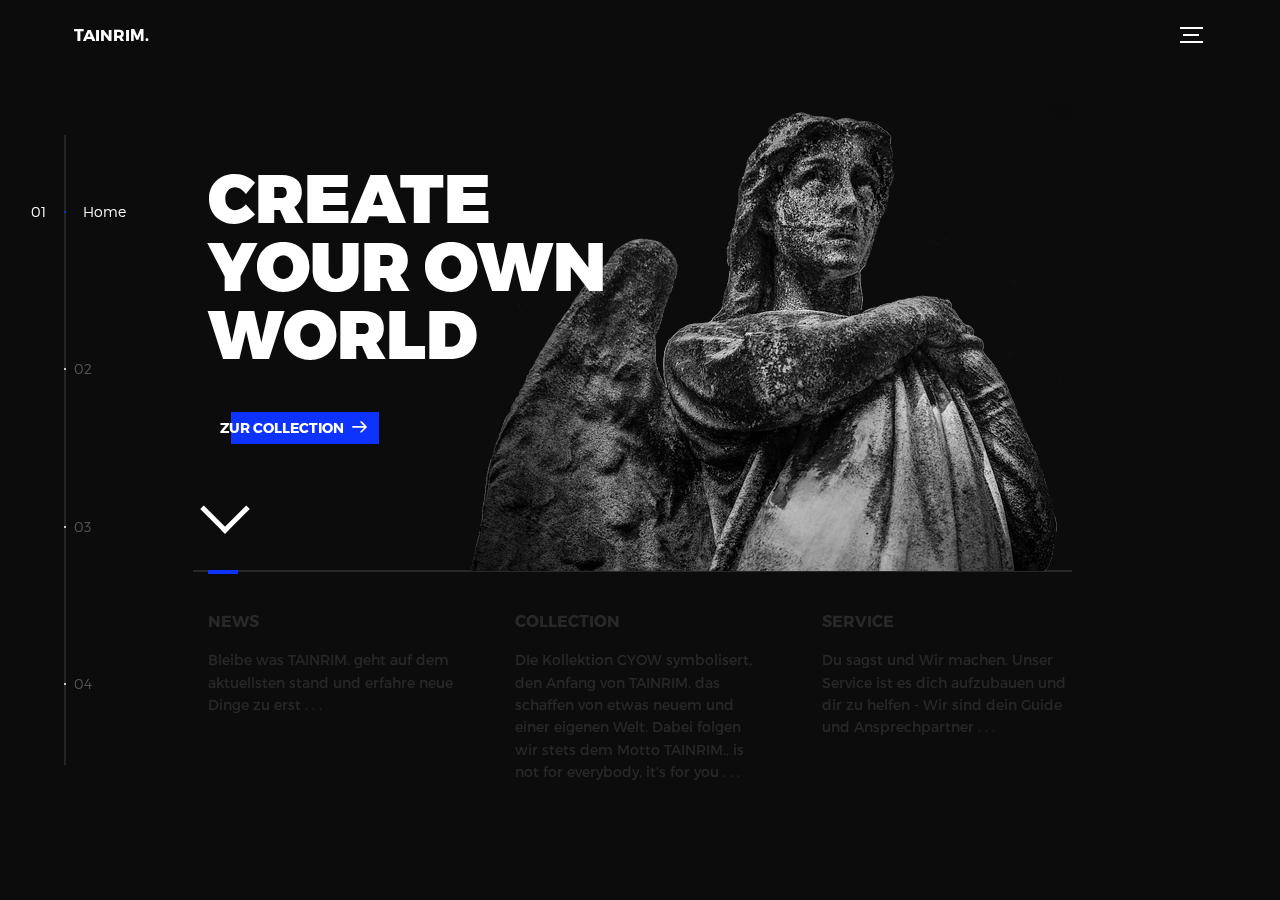
==== commit be82269b: "Add files via upload" ====
--- a/index.html
+++ b/index.html
@@ -27,7 +27,7 @@
       <div class="l-wrapper">
         <header class="header">
           <a class="header--logo" href="index.html">
-            <p id="Logo">TAINRIM.</p>
+            <p id="Logo1">TAINRIM.</p>
           </a>
             <button class="header--cta cta"><a id="llink" href="comingSoon.html">ZUR COLLECTION</a></button>
           <div class="header--nav-toggle">
@@ -49,15 +49,15 @@
               <div class="intro--banner">
                 <h1>CREATE <br> YOUR OWN <br> WORLD</h1>
                 <button ><a id="llink1" href="comingSoon.html">ZUR COLLECTION</a>
+                  <div class="pfeil">
+                    <span></span>
+                  </div>
                   <svg version="1.1" id="Layer_1" xmlns="http://www.w3.org/2000/svg" xmlns:xlink="http://www.w3.org/1999/xlink" x="0px" y="0px" viewBox="0 0 150 118" style="enable-background:new 0 0 150 118;" xml:space="preserve">
                   <g transform="translate(0.000000,118.000000) scale(0.100000,-0.100000)">
                     <path d="M870,1167c-34-17-55-57-46-90c3-15,81-100,194-211l187-185l-565-1c-431,0-571-3-590-13c-55-28-64-94-18-137c21-20,33-20,597-20h575l-192-193C800,103,794,94,849,39c20-20,39-29,61-29c28,0,63,30,298,262c147,144,272,271,279,282c30,51,23,60-219,304C947,1180,926,1196,870,1167z"/>
                   </g>
                   </svg>
                   <span class="btn-background"></span>
-                  <div class="pfeil">
-                    <span></span>
-                  </div>
                 </button>
                 <img src="assets/img/introduction-visual.png" alt="Welcome">
 
--- a/assets/css/main.css
+++ b/assets/css/main.css
@@ -7,8 +7,8 @@
 }
 .pfeil{
     position: absolute;
-    top: 1300%;
-    left: 500%;
+    top: 300%;
+    left: 10%;
     transform: translate(-50%,-50%);
 }
 .pfeil span{
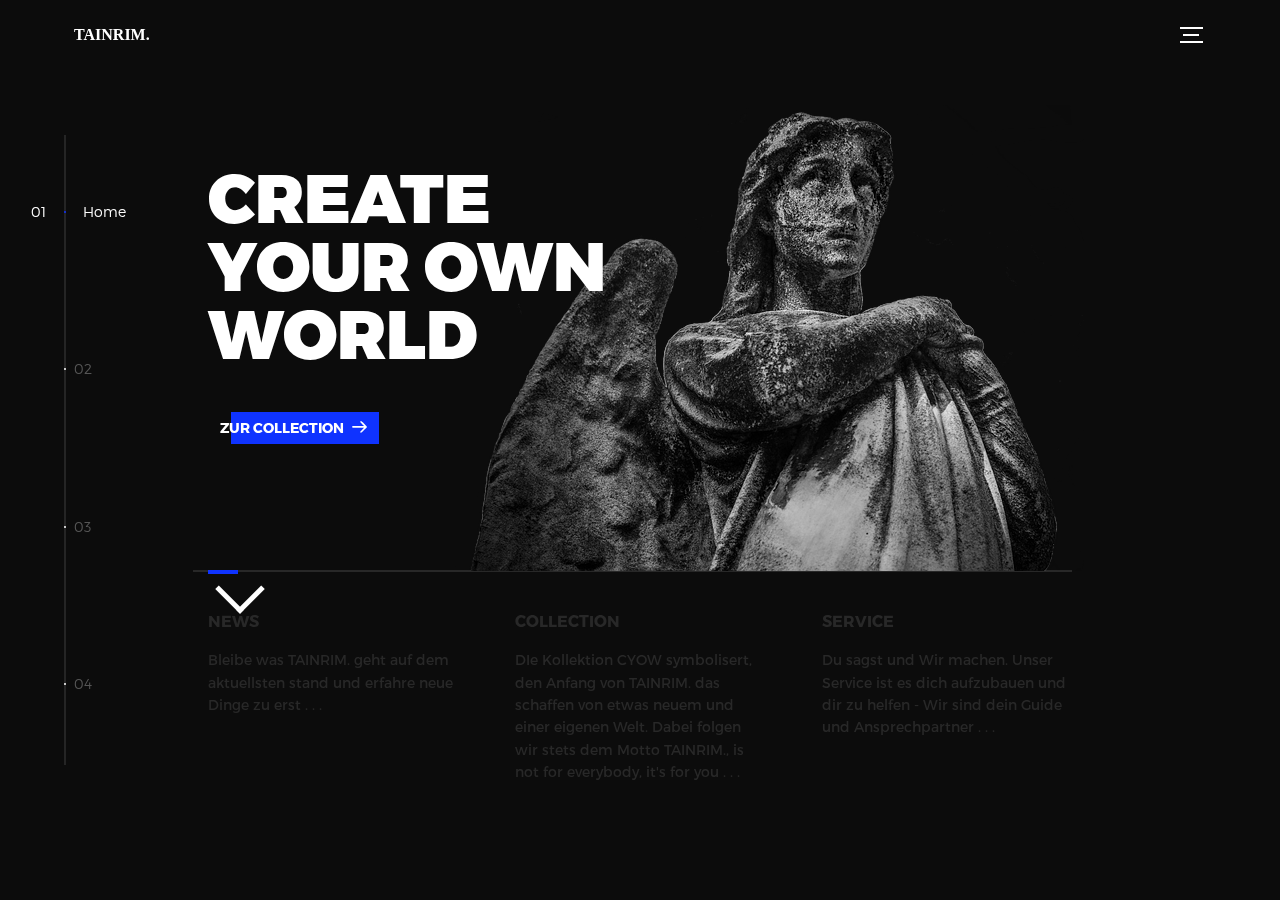
==== commit 5f591ea2: "Update index.html" ====
--- a/index.html
+++ b/index.html
@@ -5,7 +5,7 @@
   <meta charset="utf-8">
   <meta name="viewport" content="width=device-width, initial-scale=1">
   <meta http-equiv="X-UA-Compatible" content="IE=edge">
-  <meta name="description" content="HTML5 website template">
+  <meta name="description" content="TAINRIM. Homepage">
   <meta name="keywords" content="global, template, html, sass, jquery">
   <meta name="author" content="Bucky Maler">
   <link rel="stylesheet" href="assets/css/main.css">
--- a/assets/css/main.css
+++ b/assets/css/main.css
@@ -7,9 +7,9 @@
 }
 .pfeil{
     position: absolute;
-    top: 300%;
+    top: 500%;
     left: 10%;
-    transform: translate(-50%,-50%);
+    transform: translate(50%,50%);
 }
 .pfeil span{
     display: block;
@@ -30,17 +30,21 @@
 @keyframes animate {
     0%{
         opacity: 0;
-        transform: rotate(45deg) translate(-20px,-20px);
+        transform: rotate(225deg) translate(-20px,-20px);
     }
     50%{
         opacity: 1;
     }
     100%{
         opacity: 0;
-        transform: rotate(45deg) translate(20px,20px);
+        transform: rotate(225deg) translate(20px,20px);
     }
 }
 #Logo{
+    font-family: Georgia;
+    font-style: normal;
+}
+#Logo1{
     font-family: Georgia;
     font-style: normal;
 }
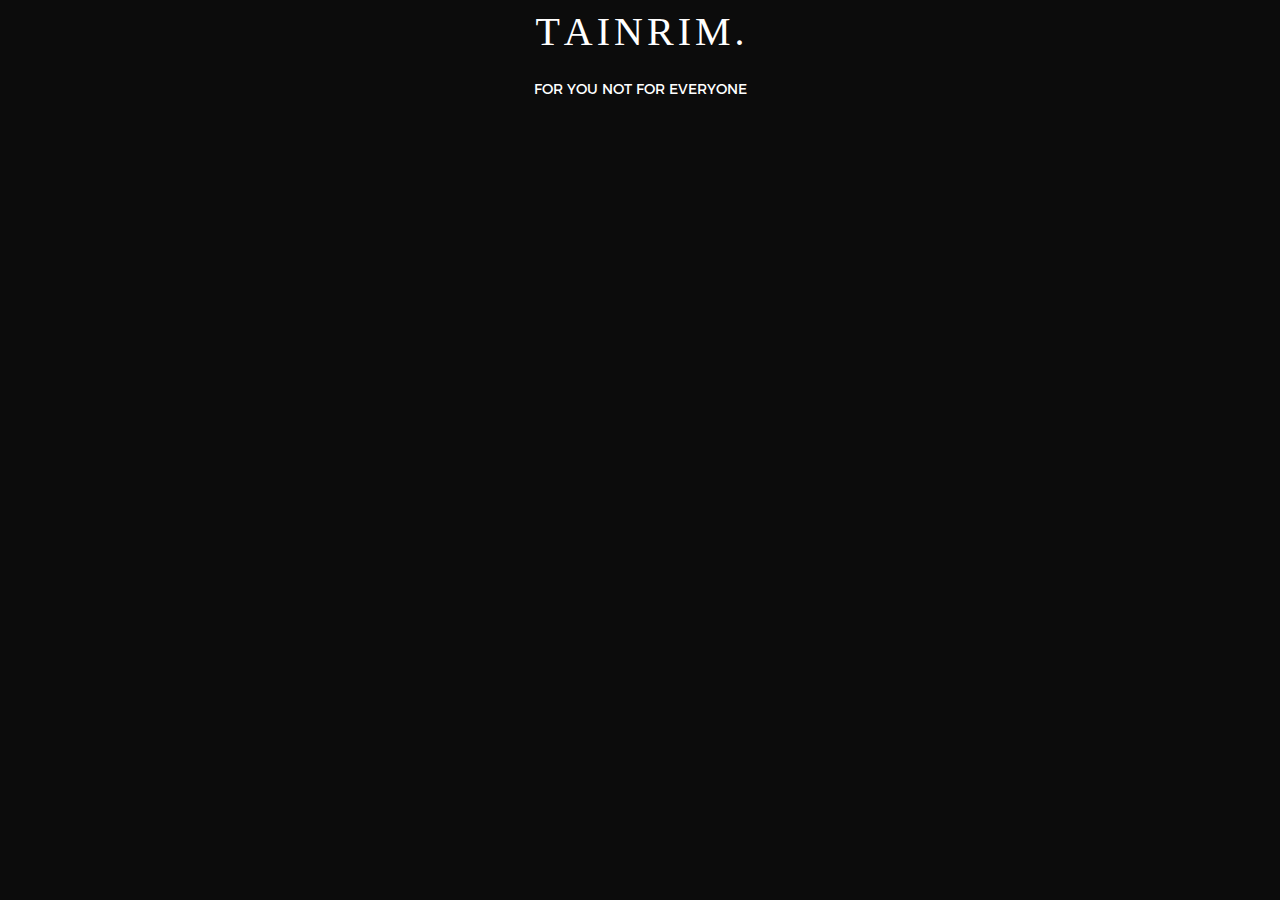
==== commit 2ddfee5a: "Add files via upload" ====
--- a/index.html
+++ b/index.html
@@ -5,13 +5,32 @@
   <meta charset="utf-8">
   <meta name="viewport" content="width=device-width, initial-scale=1">
   <meta http-equiv="X-UA-Compatible" content="IE=edge">
-  <meta name="description" content="TAINRIM. Homepage">
+  <meta name="description" content="HTML5 website template">
   <meta name="keywords" content="global, template, html, sass, jquery">
   <meta name="author" content="Bucky Maler">
   <link rel="stylesheet" href="assets/css/main.css">
+  <style>
+    img {
+      max-width: 100%;
+      height: auto;
+    }
+  </style>
 </head>
-<body>
-
+<body onload="myFunction()" style="margin:0;">
+  <div id="waviy" style="text-align: center;"> 
+   <span style="--i:1">T</span>
+   <span style="--i:2">A</span>
+   <span style="--i:3">I</span>
+   <span style="--i:4">N</span>
+   <span style="--i:5">R</span>
+   <span style="--i:6">I</span>
+   <span style="--i:7">M</span>
+   <span style="--i:8">.</span>
+   <p>FOR YOU NOT FOR EVERYONE</p>
+</div>
+
+<!-- LOADER -->
+<div style="display:none;" id="myDiv" class="animate-bottom">
 <!-- notification for small viewports and landscape oriented smartphones -->
 <div class="device-notification">
   <a class="header--logo" href="index.html">
@@ -107,7 +126,7 @@
                         <img src="assets/img/work-alex-nowak.jpg" alt="Service">
                       </div>
                       <p class="slider--item-title">SERVICE</p>
-                      <p class="slider--item-description">Manchmal braucht man auch nur einen der Antwortet - Deine helfende Hand . . .</p>
+                      <p class="slider--item-description">Manchmal braucht man auch nur einen der antwortet - Deine helfende Hand . . .</p>
                     </a>
                   </li>
                 </ul>
@@ -144,7 +163,7 @@
                     </svg>
                   </span>
                 </a>
-                <p> <br><br>Wer steckt hinter TAINRIM.? <br>Lerne uns kennen und mach dir deinen Eindruck von uns</p>
+                <p> <br><br>Wer steckt hinter TAINRIM.? <br> - Lerne uns kennen und mach dir deinen Eindruck von uns</p>
                 <img src="assets/img/about-visual.png" alt="About Us">
               </div>
               <div class="about--options">
@@ -172,91 +191,6 @@
               </div>
             </div>
           </li>
-
-          <li class="l-section section">
-            <div class="hire">
-              <h2>WEIST DU SCHON WAS DU SUCHST? <br> WAS SOLLEN WIR MACHEN?</h2>
-              <!-- checkout formspree.io for easy form setup -->
-              <form class="work-request">
-                <div class="work-request--options">
-                  <span class="options-a">
-                    <input id="opt-1" type="checkbox" value="Produktion">
-                    <label for="opt-1">
-                      <svg version="1.1" id="Layer_1" xmlns="http://www.w3.org/2000/svg" xmlns:xlink="http://www.w3.org/1999/xlink" x="0px" y="0px"
-                      viewBox="0 0 150 111" style="enable-background:new 0 0 150 111;" xml:space="preserve">
-                      <g transform="translate(0.000000,111.000000) scale(0.100000,-0.100000)">
-                        <path d="M950,705L555,310L360,505C253,612,160,700,155,700c-6,0-44-34-85-75l-75-75l278-278L550-5l475,475c261,261,475,480,475,485c0,13-132,145-145,145C1349,1100,1167,922,950,705z"/>
-                      </g>
-                      </svg>
-                      SERVICE
-                    </label>
-                    <input id="opt-2" type="checkbox" value="Marketing">
-                    <label for="opt-2">
-                      <svg version="1.1" id="Layer_1" xmlns="http://www.w3.org/2000/svg" xmlns:xlink="http://www.w3.org/1999/xlink" x="0px" y="0px"
-                      viewBox="0 0 150 111" style="enable-background:new 0 0 150 111;" xml:space="preserve">
-                      <g transform="translate(0.000000,111.000000) scale(0.100000,-0.100000)">
-                        <path d="M950,705L555,310L360,505C253,612,160,700,155,700c-6,0-44-34-85-75l-75-75l278-278L550-5l475,475c261,261,475,480,475,485c0,13-132,145-145,145C1349,1100,1167,922,950,705z"/>
-                      </g>
-                      </svg>
-                      Marketing
-                    </label>
-                    <input id="opt-3" type="checkbox" value="Shop erstellen">
-                    <label for="opt-3">
-                      <svg version="1.1" id="Layer_1" xmlns="http://www.w3.org/2000/svg" xmlns:xlink="http://www.w3.org/1999/xlink" x="0px" y="0px"
-                      viewBox="0 0 150 111" style="enable-background:new 0 0 150 111;" xml:space="preserve">
-                      <g transform="translate(0.000000,111.000000) scale(0.100000,-0.100000)">
-                        <path d="M950,705L555,310L360,505C253,612,160,700,155,700c-6,0-44-34-85-75l-75-75l278-278L550-5l475,475c261,261,475,480,475,485c0,13-132,145-145,145C1349,1100,1167,922,950,705z"/>
-                      </g>
-                      </svg>
-                     Shop erstellen
-                    </label>
-                  </span>
-                  <span class="options-b">
-                    <input id="opt-4" type="checkbox" value="Beratung">
-                    <label for="opt-4">
-                      <svg version="1.1" id="Layer_1" xmlns="http://www.w3.org/2000/svg" xmlns:xlink="http://www.w3.org/1999/xlink" x="0px" y="0px"
-                      viewBox="0 0 150 111" style="enable-background:new 0 0 150 111;" xml:space="preserve">
-                      <g transform="translate(0.000000,111.000000) scale(0.100000,-0.100000)">
-                        <path d="M950,705L555,310L360,505C253,612,160,700,155,700c-6,0-44-34-85-75l-75-75l278-278L550-5l475,475c261,261,475,480,475,485c0,13-132,145-145,145C1349,1100,1167,922,950,705z"/>
-                      </g>
-                      </svg>
-                      Beratung
-                    </label>
-                    <input id="opt-5" type="checkbox" value="Design">
-                    <label for="opt-5">
-                      <svg version="1.1" id="Layer_1" xmlns="http://www.w3.org/2000/svg" xmlns:xlink="http://www.w3.org/1999/xlink" x="0px" y="0px"
-                      viewBox="0 0 150 111" style="enable-background:new 0 0 150 111;" xml:space="preserve">
-                      <g transform="translate(0.000000,111.000000) scale(0.100000,-0.100000)">
-                        <path d="M950,705L555,310L360,505C253,612,160,700,155,700c-6,0-44-34-85-75l-75-75l278-278L550-5l475,475c261,261,475,480,475,485c0,13-132,145-145,145C1349,1100,1167,922,950,705z"/>
-                      </g>
-                      </svg>
-                      Design
-                    </label>
-                    <input id="opt-6" type="checkbox" value="Buisness Plan erstellung">
-                    <label for="opt-6">
-                      <svg version="1.1" id="Layer_1" xmlns="http://www.w3.org/2000/svg" xmlns:xlink="http://www.w3.org/1999/xlink" x="0px" y="0px"
-                      viewBox="0 0 150 111" style="enable-background:new 0 0 150 111;" xml:space="preserve">
-                      <g transform="translate(0.000000,111.000000) scale(0.100000,-0.100000)">
-                        <path d="M950,705L555,310L360,505C253,612,160,700,155,700c-6,0-44-34-85-75l-75-75l278-278L550-5l475,475c261,261,475,480,475,485c0,13-132,145-145,145C1349,1100,1167,922,950,705z"/>
-                      </g>
-                      </svg>
-                      Buisness Plan
-                    </label>
-                  </span>
-                </div>
-                <div class="work-request--information">
-                  <div class="information-name">
-                    <input id="name" type="text" spellcheck="false">
-                    <label for="name">Dein Name</label>
-                  </div>
-                  <div class="information-email">
-                    <input id="email" type="email" spellcheck="false">
-                    <label for="email">E-Mail Adresse</label>
-                  </div>
-                </div>
-                <input type="submit" value="Anfrage senden">
-              </form>
-            </div>
           </li>
         </ul>
       </div>
@@ -267,11 +201,28 @@
       <li><span>Shortcuts</span></li>
       <li><span>TAINRIM.</span></li>
       <li><span>Follow us</span></li>
+    <div class="box"><a href="Impressum.html">IMPRESSUM</a></div>
+    <div class="box"><a href="AGB.html">ALLGEMEINE GESCHÄFTSBEDINGUNG</a></div>
+    <div class="box"><a href="Datenschutz.html">DATENSCHUTZ</a></div>
+    <div class="box" style="float: none"><a href="WIDERRUFSBELEHRUNG.html">WIDERRUFSBELEHRUNG</a></div>
   </ul>
 </div>
 
+
+</div>
+
 <script src="https://ajax.googleapis.com/ajax/libs/jquery/2.2.4/jquery.min.js"></script>
-<script>window.jQuery || document.write('<script src="assets/js/vendor/jquery-2.2.4.min.js"><\/script>')</script>
+<script>window.jQuery || document.write('<script src="assets/js/vendor/jquery-2.2.4.min.js"><\/script>')
+  var myVar;
+    
+    function myFunction() {
+      myVar = setTimeout(showPage, 3000);
+    }
+    
+    function showPage() {
+      document.getElementById("waviy").style.display = "none";
+      document.getElementById("myDiv").style.display = "block";
+}</script>
 <script src="assets/js/functions-min.js"></script>
 </body>
 </html>
--- a/assets/css/main.css
+++ b/assets/css/main.css
@@ -4,6 +4,24 @@
     src:local("☺"),url("fonts/Montserrat-Black.woff") format("woff"),url("fonts/Montserrat-Black.ttf") format("truetype"),url("fonts/Montserrat-Black.svg") format("svg");
     font-weight:900;
     font-style:normal
+}
+a:link, a:visited {
+    color: white;
+    text-decoration: none;
+}
+.box {
+
+    width: 33.33333%;
+    padding: 5px;
+    background: #0c0c0c;
+    box-sizing: border-box;
+}
+.box1 {
+
+    width: 33.33333%;
+    padding: 20px;
+    background: #0c0c0c;
+    box-sizing: border-box;
 }
 .pfeil{
     position: absolute;
@@ -364,3 +382,50 @@
     transition:transform .4s ease-in-out, -webkit-transform .4s ease-in-out
 }
 .section--prev{-webkit-transform:translateY(45px);transform:translateY(45px);-webkit-transition:-webkit-transform .4s ease-in-out;transition:-webkit-transform .4s ease-in-out;transition:transform .4s ease-in-out;transition:transform .4s ease-in-out, -webkit-transform .4s ease-in-out}.header{position:absolute;top:0;left:0;display:-webkit-box;display:-webkit-flex;display:-ms-flexbox;display:flex;width:100%;height:70px;-webkit-box-align:center;-webkit-align-items:center;-ms-flex-align:center;align-items:center;-webkit-box-pack:justify;-webkit-justify-content:space-between;-ms-flex-pack:justify;justify-content:space-between;z-index:10}.header--logo{display:-webkit-box;display:-webkit-flex;display:-ms-flexbox;display:flex;-webkit-box-align:center;-webkit-align-items:center;-ms-flex-align:center;align-items:center;text-decoration:none;color:#fff}.header--logo p{margin:0 0 0 10px;font-size:16px;font-weight:700;text-transform:uppercase}.header--nav-toggle{display:-webkit-box;display:-webkit-flex;display:-ms-flexbox;display:flex;width:50px;height:50px;-webkit-box-orient:vertical;-webkit-box-direction:normal;-webkit-flex-direction:column;-ms-flex-direction:column;flex-direction:column;-webkit-box-align:center;-webkit-align-items:center;-ms-flex-align:center;align-items:center;-webkit-box-pack:center;-webkit-justify-content:center;-ms-flex-pack:center;justify-content:center;cursor:pointer}.header--nav-toggle span,.header--nav-toggle::before,.header--nav-toggle::after{content:"";position:relative;width:16px;height:2px;background-color:#fff}.header--nav-toggle::before{bottom:5px;width:23px}.header--nav-toggle::after{top:5px;width:23px}.header--cta{position:absolute;top:50%;left:50%;-webkit-transform:translate(-50%, -50%);transform:translate(-50%, -50%);padding:0 20px;line-height:30px;text-decoration:none;color:#fff;font-weight:700;text-transform:uppercase;background-color:#0f33ff;border:none;opacity:0;visibility:hidden;-webkit-transition:opacity .4s ease-in-out,visibility 0s .4s;transition:opacity .4s ease-in-out,visibility 0s .4s}.header--cta:focus{outline:none}.header--cta.is-active{opacity:1;visibility:visible;-webkit-transition:opacity .4s ease-in-out .4s;transition:opacity .4s ease-in-out .4s}@media (max-width: 767px){.header--cta{display:none}}.side-nav{position:relative;display:-webkit-box;display:-webkit-flex;display:-ms-flexbox;display:flex;width:100px;height:70%;max-height:750px;-webkit-box-orient:vertical;-webkit-box-direction:normal;-webkit-flex-direction:column;-ms-flex-direction:column;flex-direction:column;-webkit-justify-content:space-around;-ms-flex-pack:distribute;justify-content:space-around;margin:0;padding:0;list-style-position:inside;z-index:10}.side-nav>li{position:relative;top:-5px;color:#fff;font-size:6px;cursor:pointer}.side-nav>li span{position:relative;top:3px;left:10px;color:#fff;font-size:14px;font-weight:300;opacity:0;visibility:hidden}.side-nav>li::before{position:absolute;top:3px;left:10px;color:#555;font-size:14px;font-weight:300}.side-nav li:nth-child(1)::before{content:"01"}.side-nav li:nth-child(2)::before{content:"02"}.side-nav li:nth-child(3)::before{content:"03"}.side-nav li:nth-child(4)::before{content:"04"}.side-nav li:nth-child(5)::before{content:"05"}.side-nav li.is-active{color:#0f33ff;-webkit-transition:color .4s ease-in-out;transition:color .4s ease-in-out}.side-nav li.is-active span{opacity:1;visibility:visible;-webkit-transition:opacity .4s ease-in-out;transition:opacity .4s ease-in-out}.side-nav li.is-active::before{left:-33px;color:#fff}.intro{position:relative;display:-webkit-box;display:-webkit-flex;display:-ms-flexbox;display:flex;width:900px;max-width:75%;height:100%;-webkit-box-orient:vertical;-webkit-box-direction:normal;-webkit-flex-direction:column;-ms-flex-direction:column;flex-direction:column;-webkit-box-pack:center;-webkit-justify-content:center;-ms-flex-pack:center;justify-content:center;margin:0 auto}@media (max-width: 1180px){.intro{max-width:100%}}.intro--banner{position:relative;height:475px}.intro--banner::before{content:"";position:absolute;bottom:20px;left:-15px;right:0;height:2px;background-color:#282828}.intro--banner::after{content:"";position:absolute;bottom:18px;left:0;width:30px;height:4px;background-color:#0f33ff}.intro--banner h1{position:relative;font-size:68px;font-weight:900;line-height:1;z-index:1}.intro--banner button{position:relative;padding:5px 17px 5px 12px;font-weight:700;text-transform:uppercase;background-color:transparent;border:none}.intro--banner button .btn-background{position:absolute;top:0;left:23px;right:0;height:100%;background-color:#0f33ff;z-index:-1;-webkit-transition:left .2s ease-in-out;transition:left .2s ease-in-out}.intro--banner button:hover .btn-background{left:0}.intro--banner button:focus{outline:none}.intro--banner button svg{position:relative;left:5px;width:15px;fill:#fff}.intro--banner img{position:absolute;bottom:21px;right:-12px}.intro--options{display:-webkit-box;display:-webkit-flex;display:-ms-flexbox;display:flex;-webkit-box-pack:justify;-webkit-justify-content:space-between;-ms-flex-pack:justify;justify-content:space-between;margin:0;padding:0;list-style:none}.intro--options>a{max-width:250px;text-decoration:none;color:#282828;-webkit-transition:color .2s ease-in-out;transition:color .2s ease-in-out}.intro--options>a:hover{color:#fff}.intro--options h3{font-size:16px;text-transform:uppercase}.intro--options p{margin-bottom:0}@media (max-width: 900px){.intro--banner{height:380px}.intro--banner h1{font-size:55px}.intro--banner img{width:430px}.intro--options>a{margin-right:30px}.intro--options>a:last-child{margin-right:0}}@media (max-width: 767px){.intro--banner{height:305px}.intro--banner h1{font-size:44px}.intro--banner img{width:330px}.intro--options{display:block}.intro--options>a{display:block;max-width:100%;margin:0 0 30px 0}.intro--options>a:last-child{margin-bottom:0}}@media (max-width: 600px){.intro--banner{height:360px}.intro--banner h1{font-size:55px}.intro--banner img{display:none}}@media (max-width: 600px) and (max-height: 750px){.intro--banner{height:auto}.intro--banner::before,.intro--banner::after{display:none}.intro--banner h1{margin-top:0}.intro--options{display:none}}.work{position:relative;display:-webkit-box;display:-webkit-flex;display:-ms-flexbox;display:flex;width:960px;max-width:80%;height:100%;-webkit-box-orient:vertical;-webkit-box-direction:normal;-webkit-flex-direction:column;-ms-flex-direction:column;flex-direction:column;-webkit-box-pack:center;-webkit-justify-content:center;-ms-flex-pack:center;justify-content:center;margin:0 auto}@media (max-width: 1180px){.work{max-width:100%}}.work h2{margin:0 0 20px 0;font-size:30px;text-align:center}.work--lockup{position:relative}.work--lockup .slider{position:relative;display:-webkit-box;display:-webkit-flex;display:-ms-flexbox;display:flex;width:80%;margin:0 auto;padding:0;list-style:none}.work--lockup .slider--item{position:absolute;display:none;text-align:center}.work--lockup .slider--item a{text-decoration:none;color:#858585}.work--lockup .slider--item-title{margin-top:10px;font-size:12px;font-weight:700;text-transform:uppercase}.work--lockup .slider--item-description{display:none;max-width:250px;margin:0 auto}.work--lockup .slider--item-image{width:150px;height:150px;margin:0 auto;border-radius:50%;overflow:hidden}.work--lockup .slider--item-image img{width:100%}.work--lockup .slider--item-left{top:50%;left:0;-webkit-transform:translateY(-50%);transform:translateY(-50%);display:block}.work--lockup .slider--item-right{top:50%;right:0;-webkit-transform:translateY(-50%);transform:translateY(-50%);display:block}.work--lockup .slider--item-center{position:relative;top:30px;left:50%;-webkit-transform:translateX(-50%);transform:translateX(-50%);display:block}.work--lockup .slider--item-center a{color:#fff}.work--lockup .slider--item-center .slider--item-title{margin-top:25px;font-size:16px}.work--lockup .slider--item-center .slider--item-description{display:block}.work--lockup .slider--item-center .slider--item-image{width:300px;height:300px}.work--lockup .slider--next,.work--lockup .slider--prev{position:absolute;top:160px;display:-webkit-box;display:-webkit-flex;display:-ms-flexbox;display:flex;width:50px;height:50px;-webkit-box-align:center;-webkit-align-items:center;-ms-flex-align:center;align-items:center;-webkit-box-pack:center;-webkit-justify-content:center;-ms-flex-pack:center;justify-content:center;background-color:#282828;border-radius:50%;cursor:pointer}.work--lockup .slider--next svg,.work--lockup .slider--prev svg{width:20px;fill:#fff}.work--lockup .slider--next{right:0}.work--lockup .slider--prev{left:0}@media (max-width: 900px){.work--lockup .slider--item-image{width:120px;height:120px}.work--lockup .slider--item-center .slider--item-image{width:240px;height:240px}.work--lockup .slider--next,.work--lockup .slider--prev{top:130px}}@media (max-width: 767px){.work--lockup .slider{width:75%}.work--lockup .slider--item-image{width:90px;height:90px}.work--lockup .slider--item-center .slider--item-image{width:190px;height:190px}.work--lockup .slider--next,.work--lockup .slider--prev{top:105px}}@media (max-width: 600px){.work--lockup .slider{width:auto}.work--lockup .slider--item-left,.work--lockup .slider--item-right{display:none}}.about{position:relative;display:-webkit-box;display:-webkit-flex;display:-ms-flexbox;display:flex;width:900px;max-width:75%;height:100%;-webkit-box-orient:vertical;-webkit-box-direction:normal;-webkit-flex-direction:column;-ms-flex-direction:column;flex-direction:column;-webkit-box-pack:center;-webkit-justify-content:center;-ms-flex-pack:center;justify-content:center;margin:0 auto}@media (max-width: 1180px){.about{max-width:100%}}.about--banner{position:relative;height:475px}.about--banner::before{content:"";position:absolute;top:20px;left:200px;-webkit-transform:rotate(-25deg);transform:rotate(-25deg);border:5px solid #0f33ff;border-right-color:transparent;border-bottom-color:transparent}.about--banner::after{content:"";position:absolute;top:75px;left:400px;-webkit-transform:rotate(45deg);transform:rotate(45deg);width:10px;height:10px;background-color:#0f33ff}.about--banner h2{position:relative;margin-top:35px;font-size:68px;font-weight:900;line-height:1;z-index:1}.about--banner h2::before{content:"";position:absolute;top:60px;left:268px;width:30px;height:30px;background-color:#0f33ff;border-radius:50%}.about--banner h2::after{content:"";position:absolute;top:255px;left:255px;width:10px;height:10px;background-color:#0f33ff}.about--banner a{padding:5px 17px 5px 0;text-decoration:none;color:#fff;font-weight:700;text-transform:uppercase;background-color:transparent}.about--banner a:hover svg{left:10px}.about--banner a svg{position:relative;left:5px;width:15px;fill:#fff;-webkit-transition:left .2s ease-in-out;transition:left .2s ease-in-out}.about--banner img{position:absolute;bottom:-90px;right:-12px}.about--options{display:-webkit-box;display:-webkit-flex;display:-ms-flexbox;display:flex;max-width:600px;-webkit-box-pack:justify;-webkit-justify-content:space-between;-ms-flex-pack:justify;justify-content:space-between;margin:0;padding:0;list-style:none}.about--options>a{position:relative;width:150px;height:75px;text-decoration:none;color:#fff;border:10px solid #0f33ff;background-position:center;background-size:cover;background-repeat:no-repeat}.about--options>a:nth-child(1){background-image:url("../img/about-winners.jpg")}.about--options>a:nth-child(2){background-image:url("../img/about-philosophy.jpg")}.about--options>a:nth-child(3){background-image:url("../img/about-history.jpg")}.about--options>a:hover h3{bottom:-50px}.about--options h3{position:absolute;bottom:-38px;left:10px;font-size:16px;text-transform:uppercase;-webkit-transition:bottom .2s ease-in-out,left .2s ease-in-out;transition:bottom .2s ease-in-out,left .2s ease-in-out}@media (max-width: 767px){.about--banner{height:305px}.about--banner::before{top:0;left:125px}.about--banner::after{top:35px;left:260px}.about--banner h2{margin-top:10px;font-size:44px}.about--banner h2::before{top:28px;left:168px}.about--banner h2::after{top:163px;left:163px}.about--banner img{width:315px}}@media (max-width: 600px){.about--banner{height:auto}.about--banner::before{left:155px}.about--banner::after{left:310px}.about--banner h2{margin-top:0;font-size:55px}.about--banner h2::before{top:43px;left:214px}.about--banner h2::after{top:205px;left:205px}.about--banner img{display:none}.about--options{display:none}}.contact{position:fixed;top:0;left:0;width:100%;height:100%;background-image:url("../img/contact-visual.png");background-position:center;background-size:cover;background-repeat:no-repeat}.contact--lockup{position:relative;display:-webkit-box;display:-webkit-flex;display:-ms-flexbox;display:flex;width:900px;max-width:75%;height:100%;-webkit-box-align:center;-webkit-align-items:center;-ms-flex-align:center;align-items:center;-webkit-box-pack:end;-webkit-justify-content:flex-end;-ms-flex-pack:end;justify-content:flex-end;margin:0 auto}@media (max-width: 1180px){.contact--lockup{max-width:90%}}@media (max-width: 767px){.contact--lockup{-webkit-box-pack:center;-webkit-justify-content:center;-ms-flex-pack:center;justify-content:center}}.contact--lockup .modal{padding:45px 45px;text-align:center;background-color:#0c0c0c;box-shadow:0 0 30px 0 rgba(0,0,0,0.75)}.contact--lockup .modal--information p,.contact--lockup .modal--information a{display:block;margin:14px 0;text-decoration:none;color:#fff;font-weight:700}.contact--lockup .modal--information p{margin-top:0}.contact--lockup .modal--options{margin:0;padding:0;list-style:none}.contact--lockup .modal--options>li{width:130px;margin:0 auto 25px auto}.contact--lockup .modal--options li:nth-child(1){background-color:#1769ff}.contact--lockup .modal--options li:nth-child(2){background-color:#ea4c89}.contact--lockup .modal--options li:nth-child(3){margin-bottom:0;background-color:#0f33ff;text-transform:uppercase}.contact--lockup .modal--options a{display:block;width:100%;padding:8px 0;text-decoration:none;color:#fff;font-weight:700}.hire{position:relative;display:-webkit-box;display:-webkit-flex;display:-ms-flexbox;display:flex;width:700px;max-width:75%;height:100%;-webkit-box-orient:vertical;-webkit-box-direction:normal;-webkit-flex-direction:column;-ms-flex-direction:column;flex-direction:column;-webkit-box-pack:center;-webkit-justify-content:center;-ms-flex-pack:center;justify-content:center;margin:0 auto}@media (max-width: 1180px){.hire{max-width:100%}}.hire h2{margin:0 0 20px 0;font-size:30px;text-align:center}.work-request{display:-webkit-box;display:-webkit-flex;display:-ms-flexbox;display:flex;width:100%;-webkit-box-orient:vertical;-webkit-box-direction:normal;-webkit-flex-direction:column;-ms-flex-direction:column;flex-direction:column;-webkit-box-align:center;-webkit-align-items:center;-ms-flex-align:center;align-items:center;color:#fff}.work-request input[type="submit"]{width:400px;max-width:100%;line-height:50px;font-size:16px;font-weight:700;text-transform:uppercase;background-color:#0f33ff;border:none;border-radius:0}.work-request input[type="submit"]:focus{outline:none}.work-request--options{display:-webkit-box;display:-webkit-flex;display:-ms-flexbox;display:flex;width:100%;-webkit-box-orient:vertical;-webkit-box-direction:normal;-webkit-flex-direction:column;-ms-flex-direction:column;flex-direction:column;-webkit-box-align:center;-webkit-align-items:center;-ms-flex-align:center;align-items:center;margin:30px 0}.work-request--options .options-a{display:-webkit-box;display:-webkit-flex;display:-ms-flexbox;display:flex;width:100%;-webkit-box-pack:justify;-webkit-justify-content:space-between;-ms-flex-pack:justify;justify-content:space-between}.work-request--options .options-b{display:-webkit-box;display:-webkit-flex;display:-ms-flexbox;display:flex;width:72%;-webkit-flex-wrap:wrap;-ms-flex-wrap:wrap;flex-wrap:wrap;-webkit-justify-content:space-around;-ms-flex-pack:distribute;justify-content:space-around}.work-request--options label{display:block;width:200px;margin-bottom:30px;line-height:50px;font-size:16px;font-weight:700;text-align:center;border:2px solid #fff;cursor:pointer;-webkit-transition:background-color .2s ease-in-out,border-color .2s ease-in-out;transition:background-color .2s ease-in-out,border-color .2s ease-in-out}.work-request--options label svg{position:relative;left:-5px;width:0;fill:#fff;-webkit-transition:width .2s ease-in-out;transition:width .2s ease-in-out}.work-request--options input[type="checkbox"]{display:none}.work-request--options input[type="checkbox"]:checked+label{background-color:#0f33ff;border-color:#0f33ff}.work-request--options input[type="checkbox"]:checked+label svg{width:15px}.work-request--information{display:-webkit-box;display:-webkit-flex;display:-ms-flexbox;display:flex;width:100%;-webkit-box-pack:justify;-webkit-justify-content:space-between;-ms-flex-pack:justify;justify-content:space-between;margin-bottom:60px}.work-request--information .information-name,.work-request--information .information-email{position:relative;width:45%;height:50px;font-size:30px;font-weight:300}.work-request--information input[type="text"],.work-request--information input[type="email"]{width:100%;padding:0 0 5px 0;background-color:transparent;border:none;border-bottom:1px solid #fff;border-radius:0}.work-request--information input[type="text"]:focus,.work-request--information input[type="email"]:focus{outline:none;background-color:#0c0c0c}.work-request--information label{position:absolute;top:0;left:0;pointer-events:none;-webkit-transition:top .2s ease-in-out,font-size .2s ease-in-out;transition:top .2s ease-in-out,font-size .2s ease-in-out}.work-request--information input:focus+label,.work-request--information input.has-value+label{top:-15px;font-size:14px}@media (max-width: 767px){.work-request--options{-webkit-box-orient:horizontal;-webkit-box-direction:normal;-webkit-flex-direction:row;-ms-flex-direction:row;flex-direction:row;-webkit-justify-content:space-around;-ms-flex-pack:distribute;justify-content:space-around}.work-request--options .options-a,.work-request--options .options-b{display:block;width:auto}}@media (max-width: 600px){.work-request--options{margin:20px 0}}@media (max-width: 600px) and (max-width: 415px){.work-request--options{-webkit-box-pack:justify;-webkit-justify-content:space-between;-ms-flex-pack:justify;justify-content:space-between}}@media (max-width: 600px){.work-request--options label{width:150px;margin-bottom:15px;font-size:14px}.work-request--options input[type="checkbox"]:checked+label svg{width:12px}.work-request--information{margin-bottom:30px}.work-request--information .information-name,.work-request--information .information-email{height:40px;font-size:24px}}.perspective{position:relative;width:100%;height:100%;overflow:hidden}.perspective--modalview{position:fixed;-webkit-perspective:1500px;perspective:1500px}.container{position:relative;-webkit-transform:translateZ(0) translateX(0) rotateY(0deg);transform:translateZ(0) translateX(0) rotateY(0deg);min-height:100%;outline:30px solid #0f33ff;-webkit-transition:-webkit-transform .4s;transition:-webkit-transform .4s;transition:transform .4s;transition:transform .4s, -webkit-transform .4s}.modalview .container{position:absolute;width:100%;height:100%;overflow:hidden;-webkit-backface-visibility:hidden;backface-visibility:hidden}.effect-rotate-left .container{-webkit-transform-origin:0% 50%;transform-origin:0% 50%;-webkit-transition:-webkit-transform .4s;transition:-webkit-transform .4s;transition:transform .4s;transition:transform .4s, -webkit-transform .4s}.effect-rotate-left--animate .container{-webkit-transform:translateZ(-1800px) translateX(-50%) rotateY(45deg);transform:translateZ(-1800px) translateX(-50%) rotateY(45deg);outline:30px solid #0f33ff}.outer-nav{position:absolute;top:50%;left:55%;-webkit-transform:translateY(-50%);transform:translateY(-50%);-webkit-transform-style:preserve-3d;transform-style:preserve-3d;margin:0;padding:0;list-style:none;text-align:center;visibility:hidden;-webkit-transition:visibility 0s .2s;transition:visibility 0s .2s}.outer-nav.is-vis{visibility:visible}.outer-nav--return{position:absolute;top:0;left:0;width:100%;height:100%;display:none;cursor:pointer;z-index:11}.outer-nav--return.is-vis{display:block}.outer-nav>li{-webkit-transform-style:preserve-3d;transform-style:preserve-3d;-webkit-transform:translateX(350px) translateZ(-1000px);transform:translateX(350px) translateZ(-1000px);font-size:55px;font-weight:900;opacity:0;cursor:pointer;-webkit-transition:opacity .2s,-webkit-transform .2s;transition:opacity .2s,-webkit-transform .2s;transition:transform .2s,opacity .2s;transition:transform .2s,opacity .2s,-webkit-transform .2s}.outer-nav>li.is-vis{-webkit-transform:translateX(0) translateZ(0);transform:translateX(0) translateZ(0);opacity:1;-webkit-transition:opacity .4s,-webkit-transform .4s;transition:opacity .4s,-webkit-transform .4s;transition:transform .4s,opacity .4s;transition:transform .4s,opacity .4s,-webkit-transform .4s}.outer-nav>li::before{content:"";position:absolute;top:50%;left:50%;-webkit-transform:translate(-50%, -25%);transform:translate(-50%, -25%);width:110%;height:15px;opacity:0;background-color:#0f33ff}.outer-nav>li.is-active::before{opacity:1}@media (max-width: 767px){.outer-nav>li{font-size:44px}}@media (max-width: 600px){.outer-nav>li{font-size:34px}}.outer-nav li.is-vis:nth-child(2){-webkit-transition-delay:.04s;transition-delay:.04s}.outer-nav li.is-vis:nth-child(3){-webkit-transition-delay:.08s;transition-delay:.08s}.outer-nav li.is-vis:nth-child(4){-webkit-transition-delay:.12s;transition-delay:.12s}.outer-nav li.is-vis:nth-child(5){-webkit-transition-delay:.16s;transition-delay:.16s}
+#waviy {
+    position: relative;
+  }
+  #waviy span {
+    position: relative;
+    display: inline-block;
+    font-size: 40px;
+    font-family: Georgia;
+    color: #fff;
+    text-transform: uppercase;
+    animation: flip 2s infinite;
+    animation-delay: calc(.2s * var(--i))
+  }
+  @-webkit-keyframes flip {
+    0%,80% {
+      transform: rotateY(360deg) 
+    }
+  
+}
+@keyframes flip {
+  0%,80% {
+    transform: rotateY(360deg) 
+  }
+}
+  /* Add animation to "page content" */
+  .animate-bottom {
+    position: relative;
+    -webkit-animation-name: animatebottom;
+    -webkit-animation-duration: 1s;
+    animation-name: animatebottom;
+    animation-duration: 1s
+  }
+  
+  @-webkit-keyframes animatebottom {
+    from { bottom:-100px; opacity:0 } 
+    to { bottom:0px; opacity:1 }
+  }
+  
+  @keyframes animatebottom { 
+    from{ bottom:-100px; opacity:0 } 
+    to{ bottom:0; opacity:1 }
+  }
+  
+  #myDiv {
+    display: none;
+    text-align: center;
+  }